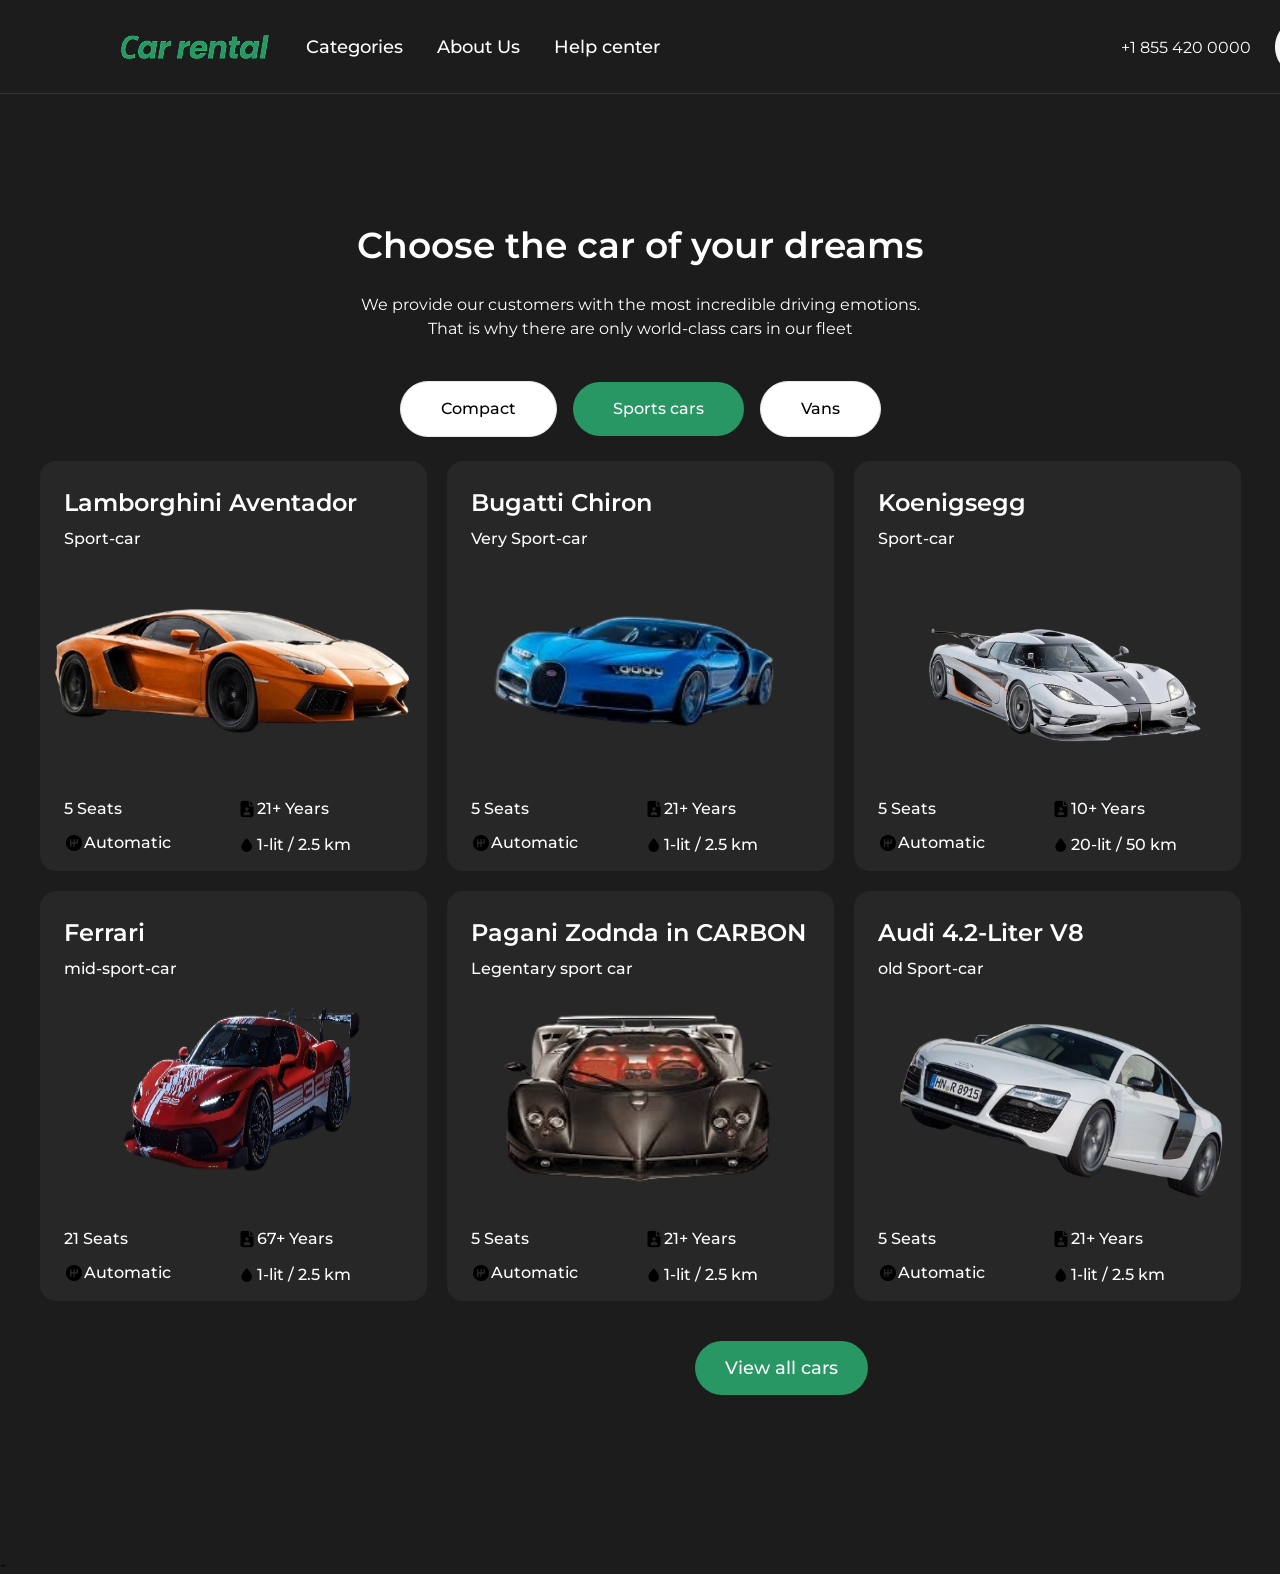
==== black-sport-car.html @ 65cdaf91 "Initial commit" ====
<!DOCTYPE html>
<html lang="en">

    <head>
        <meta charset="UTF-8">
        <meta name="viewport" content="width=device-width, initial-scale=1.0">
    <link rel="preconnect" href="https://fonts.googleapis.com">
    <link rel="preconnect" href="https://fonts.gstatic.com" crossorigin>
    <link href="https://fonts.googleapis.com/css2?family=Montserrat:ital,wght@0,100..900;1,100..900&display=swap" rel="stylesheet">
    <link rel="stylesheet" href="https://cdn.jsdelivr.net/npm/swiper@12swiper-bundle.min.css" />
    <title>Car</title>
    <link rel="stylesheet" href="./black.css">
</head>
<body>
    <header class="site-header">
        <div class="container">
    
            <div class="hearder-wrappar">
                
                <a class="site-logo" href="#">
                    <img  src="./img/sitelogo.png" alt="">
                </a>
                
    
                <nav class="navbar">
    
                    <ul class="navbar-list">
    
                        <li class="navbar-item">
                            <a class="navbar-link" href="#">
                                <h3 class="navbar-link-text">
                                    Categories
                                </h3>
                            </a>
                        </li>
                        
                        <li class="navbar-item">
                            <a class="navbar-link" href="#">
                                <h3 class="navbar-link-text">
                                    About Us
                                </h3>
                            </a>
                        </li>
    
                        <li class="navbar-item">
                            <a class="navbar-link" href="#">
                                <h3 class="navbar-link-text">
                                    Help center
                                </h3>
                            </a>
                                    
                        </li>
    
                    </ul>
    
                    <div class="right-header">
                        
                        <p class="right-header-p">
                            +1 855 420 0000
                        </p>
    
                        <a class="right-link" href="./index.html">
                            <img src="./img/Dark mode.png" alt="">
                        </a>
                        
    
                        <a class="right-link-img" href="#">
                            Login 
                            <img src="./img/Login.png" alt="">
                        </a>
    
                    </div>
    
                </nav>
    
            </div>
    
    
        </div>
    </header>

</body>

    
    
    
    <main class="site-main"> 
        <section class="section-two">
    
            <div class="top">
                <h2 class="top-title">
                    Choose the car of your dreams
                </h2>
    
                <p class="top-desc">
                    We provide our customers with the most incredible driving emotions. <br> That is why there are only world-class cars in our fleet
                </p>
            </div>
    
            
            <div class="class-car">
                <a class="class-links" href="/index.html">
                    Compact
                </a>
    
                <a class="class-link" href="/sport.html">
                    Sports cars
                </a>
                
                <a class="class-links" href="/vnedarognik.html">
                    Vans 
                </a>
            </div>
    
            <ul class="list">
                <!-- 1 -->
                <li class="list-item">
                    <h3 class="car-name">
                        Lamborghini Aventador
                    </h3>
                    <p class="car-info">
                        Sport-car
                    </p>
    
                    <img width="386px" height="220px" src="./img-cars/lomba.png" alt="">
    
                    <div class="car-all-info">
                        <div class="car-top">
    
                            <p class="car-users">
                                <img src="./img/Icon.png" alt="">
                                5 Seats
                            </p>
    
                            <p class="automat">
                                <img src="./img/gear 1.png" alt="">
                                Automatic
                            </p>
    
                        </div>
    
                        <div class="car-bottom">
    
                            <p class="car-user-old">
                                <img src="./img/old.png" alt="">
                                21+ Years
                            </p>
    
                            <p class="car-fuel">
                                <img src="./img/fuel.png" alt="">
                                1-lit / 2.5 km
                            </p>
                        </div>
                    </div>
                </li>
                <!-- 2 -->
                <li class="list-item">
                    <h3 class="car-name">
                        Bugatti Chiron
                    </h3>
                    <p class="car-info">
                        Very Sport-car
                    </p>
    
                    <img width="386px" height="220px" src="./img-cars/bugatata.png" alt="">
    
                    <div class="car-all-info">
                        <div class="car-top">
    
                            <p class="car-users">
                                <img src="./img/Icon.png" alt="">
                                5 Seats
                            </p>
    
                            <p class="automat">
                                <img src="./img/gear 1.png" alt="">
                                Automatic
                            </p>
    
                        </div>
    
                        <div class="car-bottom">
    
                            <p class="car-user-old">
                                <img src="./img/old.png" alt="">
                                21+ Years
                            </p>
    
                            <p class="car-fuel">
                                <img src="./img/fuel.png" alt="">
                                1-lit / 2.5 km
                            </p>
                        </div>
                    </div>
                </li>
    
                <!-- 3 -->
    
                <li class="list-item">
                    <h3 class="car-name">
                        Koenigsegg
                    </h3>
                    <p class="car-info">
                        Sport-car
                    </p>
    
                    <img width="386px" height="220px" src="./img-cars/Koenigsegg.png" alt="">
                    
                    <div class="car-all-info">
                        <div class="car-top">
    
                            <p class="car-users">
                                <img src="./img/Icon.png" alt="">
                                5 Seats
                            </p>
    
                            <p class="automat">
                                <img src="./img/gear 1.png" alt="">
                                Automatic
                            </p>
    
                        </div>
    
                        <div class="car-bottom">
    
                            <p class="car-user-old">
                                <img src="./img/old.png" alt="">
                                10+ Years
                            </p>
    
                            <p class="car-fuel">
                                <img src="./img/fuel.png" alt="">
                                20-lit / 50 km
                            </p>
                        </div>
                    </div>
                </li>
                <!-- 4 -->
                <li class="list-item">
                    <h3 class="car-name">
                        Ferrari 
                    </h3>
                    <p class="car-info">
                        mid-sport-car
                    </p>
    
                    <img width="386px" height="220px" src="./img-cars/Ferrari .png" alt="">
    
                    <div class="car-all-info">
                        <div class="car-top">
    
                            <p class="car-users">
                                <img src="./img/Icon.png" alt="">
                                21 Seats
                            </p>
    
                            <p class="automat">
                                <img src="./img/gear 1.png" alt="">
                                Automatic
                            </p>
    
                        </div>
    
                        <div class="car-bottom">
    
                            <p class="car-user-old">
                                <img src="./img/old.png" alt="">
                                67+ Years
                            </p>
    
                            <p class="car-fuel">
                                <img src="./img/fuel.png" alt="">
                                1-lit / 2.5 km
                            </p>
                        </div>
                    </div>
                </li>
    
                <!-- 5 -->
                <li class="list-item">
                    <h3 class="car-name">
                        Pagani Zodnda in CARBON
                    </h3>
                    <p class="car-info">
                        Legentary sport car
                    </p>
                    
                    <img width="386px" height="220px" src="./img-cars/carbon.png" alt="">
                    
                    <div class="car-all-info">
                        <div class="car-top">
    
                            <p class="car-users">
                                <img src="./img/Icon.png" alt="">
                                5 Seats
                            </p>
    
                            <p class="automat">
                                <img src="./img/gear 1.png" alt="">
                                Automatic
                            </p>
    
                        </div>
    
                        <div class="car-bottom">
    
                            <p class="car-user-old">
                                <img src="./img/old.png" alt="">
                                21+ Years
                            </p>
    
                            <p class="car-fuel">
                                <img src="./img/fuel.png" alt="">
                                1-lit / 2.5 km
                            </p>
                        </div>
                    </div>
                </li>
                <!-- 6 -->
                <li class="list-item">
                    <h3 class="car-name">
                        Audi 4.2-Liter V8
                    </h3>
                    <p class="car-info">
                        old Sport-car 
                    </p>
                    
                    <img width="386px" height="220px" src="./img-cars/v.png" alt="">
                    
                    <div class="car-all-info">
                        <div class="car-top">
    
                            <p class="car-users">
                                <img src="./img/Icon.png" alt="">
                                5 Seats
                            </p>
                            
                            <p class="automat">
                                <img src="./img/gear 1.png" alt="">
                                Automatic
                            </p>
    
                        </div>
    
                        <div class="car-bottom">
    
                            <p class="car-user-old">
                                <img src="./img/old.png" alt="">
                                21+ Years
                            </p>
                            
                            <p class="car-fuel">
                                <img src="./img/fuel.png" alt="">
                                1-lit / 2.5 km
                            </p>
                        </div>
                    </div>
                </li>
                
            </ul>
    
            <a class="see-card" href="#">
                View all cars
            </a>
    
        </section>
    </main>      
</html>-
---- black.css ----
* {
    box-sizing: border-box;
}

body {
    margin: 0;
    font-family: "Montserrat", sans-serif;
    background-color: #1C1C1C;
}

img {
    display: block;
}

a {
    text-decoration-line: none;
    display: inline-block;
}

ul {
    list-style-type: none;
    padding-left: 0;
    margin-block: 0;
}

.container {
    width: 1240px;
    margin-inline: auto;
    padding-inline: 20px;
}

/* top */




.hearder-wrappar {
    display: flex;
    align-items: center;
    padding-block: 18px;
    gap: 36px;
}

.navbar {
display: flex;
align-items: center;
gap: 369px;
}

.navbar-list {
    display: flex;
    align-items: center;
    width: 446px;
    gap: 34px;
}


.navbar-link-text {
    font-weight: 500;
    font-style: Medium;
    font-size: 18px;
    line-height: 100%;
    letter-spacing: 0%;
    text-align: center;
    color:#FFFFFF;
}

.right-header {
display: flex;
align-items: center;
width: max-content;
column-gap: 24px;
}

.right-header-p {
display: flex;
align-items: center;
color:#FFFFFF;
}

.right-link-img {
    width: 142px;
    border-radius: 100px;
    gap: 8px;
    padding: 18px 30px 18px 30px;
    background-color: #299764;
    display: flex;
    align-items: center;
    font-weight: 500;
    font-style: Medium;
    font-size: 18px;
    line-height: 100%;
    letter-spacing: 0%;
    color: #ffffff;
}

.site-header {
width: 1440px;
height: 94px;
border-bottom: 1.5px solid #333333;
background-color: #1C1C1C;
border-bottom-width: 1.5px;

}


/* top---end */



/* main */
/* section 1 */


.hero-bg {
    width: 416px;

}

.hero-bg-title {
    font-weight: 600;
    font-size: 36px;
    line-height: 100%;
    letter-spacing: 0%;
    text-align: center;
    color: #ffffff;    
}

.hero-bg-desc {
    font-weight: 400;
    font-size: 16px;
    line-height: 100%;
    letter-spacing: 0%;
    text-align: center;
    color: #FFFFFF;
}









/* section1 end */


.section-two {
    padding-bottom: 160px;
}


.list {
display: flex;
flex-wrap: wrap;
justify-content: center;
column-gap: 20px;
row-gap: 20px;
}

.list-item {
    width: 387px;
    border-radius: 16px;
    background-color:#272727;
}

.list-item:hover {
    background-color: #299764;
    transition: 0.52s;
}


.top {
    width: max-content;
    margin-inline: auto;
    margin-block: 133px 40px;
}

.top-title {
    font-weight: 600;
    font-size: 36px;
    line-height: 100%;
    letter-spacing: 0%;
    text-align: center;
    color:#FFFFFF;
}

.top-desc {
    font-weight: 400;
    font-size: 16px;
    line-height: 24px;
    letter-spacing: 0%;
    text-align: center;
    color:#FFFFFF;
}


.class-car {
display: flex;
align-items: center;
column-gap: 16px;
width: max-content;
margin-inline: auto;
margin-bottom: 24px;
}

.class-link {
    width: 155px;
    width: max-content;
    border-radius: 100px;
    padding: 19px 40px 19px 40px;
    background-color: #299764;
    color: #FFFFFF;
    font-weight: 500;
    font-style: Medium;
    font-size: 16px;
    line-height: 100%;
    letter-spacing: 0%;
    text-align: center;
}

.class-links {
    width: 155px;
    width: max-content;
    border-radius: 100px;
    padding: 19px 40px 19px 40px;
    background-color: #FFFFFF;
    border: 1.5px solid #E5E7EA;
    color: #000000;
    font-weight: 500;
    font-style: Medium;
    font-size: 16px;
    line-height: 100%;
    letter-spacing: 0%;
    text-align: center;

}

.car-name {
    font-weight: 600;
    font-size: 24px;
    line-height: 100%;
    letter-spacing: 0%;
    padding-inline: 24px;
    padding-top: 30px;
    margin: 0;
    color:#FFFFFF;
}

.car-info {
    font-weight: 500;
    font-style: Medium;
    font-size: 16px;
    line-height: 100%;
    letter-spacing: 0%;
    padding-inline: 24px; 
    color:#FFFFFF; 
}


.car-all-info {
    display: flex;
    align-items: center;
    padding-inline:24px 89px ;   
    width: max-content; 
}

.car-top {
display: j;
}

.car-bottom {
    padding-inline: 66px;

}

.car-fuel {
    font-weight: 500;
    font-size: 16px;
    line-height: 100%;
    letter-spacing: 0%;
    color:#FFFFFF;
    display: flex;
    align-items: center;
}

.car-user-old   {
    font-weight: 500;
    font-size: 16px;
    line-height: 100%;
    letter-spacing: 0%;
    color:#FFFFFF;
    display: flex;
    align-items: center;

}

.automat {
    font-weight: 500;
    font-size: 16px;
    line-height: 100%;
    letter-spacing: 0%;
    color:#FFFFFF;
    display: flex;
    align-items: center;
}

.car-users {
    font-weight: 500;
    font-size: 16px;
    line-height: 100%;
    letter-spacing: 0%;
    color:#FFFFFF;
    display: flex;
    align-items: center;

}

.see-card {
    width: 173px;
    font-weight: 500;
    font-style: Medium;
    font-size: 18px;
    line-height: 100%;
    letter-spacing: 0%;
    border-radius: 100px;
    padding: 18px 30px 18px 30px;
    background-color: #299764;
    margin-top: 40px;
    color: #FFFFFF;
    margin-inline: 695px;
}













/* третий секшен */

.three-section {
    background-color: #F5F5F5;
    width: 1440px;
    height: 679px;
}

.hero {
    width: 1200px;
    border-radius: 20px;
    background-color: #fff;
    display: flex;
    align-items: center;
    padding: 100px 120px 100px 120px;
}

.google {
    display: flex;
    align-items: center;
    color: #4285F4;
    gap: 8px;
}

.google-part {
    width: 330px;
    height: 339px;
    background-color: #FFFFFF;
    padding: 0px 70px 70px 70px;
    margin: 0;
}

.one-part-bottom {
white-space: f;
}

.google-comunity {
    font-weight: 500;
    font-style: Medium;
    font-size: 38px;
    line-height: 50px;
    letter-spacing: 0%;
    color: #000000;
}

.linear {
text-align: q;
}

.linear-bottom {
    font-weight: 500;
    font-style: Medium;
    font-size: 14px;
    line-height: 100%;
    letter-spacing: 0%;
    color: #555555;
}

.part-two {
    width: 730px;
    background-color: #299764;

}


/*
 gpt
 */

 .reviews-section {
background: #272727;
padding: 80px 0;
}

.reviews-container {
  width: 85%;
  margin: auto;
  display: flex;
  align-items: center;
  justify-content: space-between;
  gap: 50px;
}

/* LEFT */
.reviews-left {
  width: 35%;
}

.reviews-left h2 {
  font-size: 36px;
  margin-bottom: 15px;
}

.reviews-left p {
  color: #FFFFFF;
  margin-bottom: 25px;
}

.write-review {
  padding: 12px 26px;
  border-radius: 25px;
  border: 1px solid #2fa36b;
  background: transparent;
  color: #2fa36b;
  cursor: pointer;
  transition: 0.3s;
}


.hhh
 {
    color: #FFFFFF;
 }

.write-review:hover {
  background: #2fa36b;
  color: white;
}

/* RIGHT */
.reviews-right {
  width: 55%;
}



.reviews-panel {
  background: #1f8f5f;
  padding: 25px;
  border-radius: 16px;
  display: flex;
  gap: 20px;
}

/* CARD */
.review-card {
  background-color: #1C1C1C;
  border-radius: 12px;
  padding: 18px;
  width: 420px;
  box-shadow: 0 4px 10px rgba(0,0,0,0.1);
}

.review-header {
  display: flex;
  align-items: center;
  gap: 12px;
  margin-bottom: 10px;
}

.review-header h4 {
  margin: 0;
  font-size: 15px;
  color: #FFFFFF;
}

.review-header span {
  font-size: 12px;
  color: #FFFFFF;
}

.avatar {
  width: 45px;
  height: 45px;
  border-radius: 50%;
}

.review-card p {
  font-size: 14px;
  color: #FFFFFF;
  margin: 10px 0;
}

.stars {
  color: #1f8f5f;
  font-size: 30px;
}






/* енд */

.car-marks-info {
    font-weight: 500;
    font-style: Medium;
    font-size: 24px;
    line-height: 100%;
    letter-spacing: 0%;
    text-align: center;
    color:#FFFFFF;
}

.mark-list {
display: flex;
align-items: center;
column-gap: 66px;
padding-block: 12px 160px;
}




.servise {
    text-align: center;
    color: #FFFFFF;
}

.servise-desc {
    text-align: center;
    color: #FFFFFF;
}

.servise-masters {
    display: flex;
    flex-wrap: wrap;
    justify-content: center;
    justify-content: space-between;
    column-gap: 20px;
    row-gap: 20px;
    padding-bottom: 160px;
}

.infocar {
    width: 590px;
    border-radius: 20px;
    background-color: #272727;
    position: relative;
}

.infocar:hover {
    background-color: #299764;
}



.infocar-name {
    font-weight: 500;
    font-style: Medium;
    font-size: 32px;
    line-height: 100%;
    letter-spacing: 0%;
    color: #FFFFFF;
    /* padding-top: 40px; */
    padding-left: 32px;
}

.infocar-desc {
    font-weight: 400;
    font-size: 16px;
    line-height: 24px;
    letter-spacing: 0%;
    color:#FFFFFF;
    padding-left: 32px;
}

.infocar-img {
    position: absolute;
    top: 40px;
    right: 40px;
}



/* 
.real-master {

} */

.master-wrappar {
    padding-top: 40px;
    padding-left: 32px;
    margin: 0;
    display: flex;
    flex-wrap: wrap;
    border: 1.5px solid #333333;
    border-radius: 20px;

}

.master-wrappar-title {
    font-weight: 600;
    font-size: 36px;
    line-height: 100%;
    letter-spacing: 0%;
    color: #FFFFFF;
}

.master-wrappar-deck {
    font-weight: 400;
    font-size: 16px;
    line-height: 24px;
    letter-spacing: 0%;
    color:#FFFFFF;
}

.real-master-bottom {
    padding-bottom: 32px;
    padding-left: 32px;
    display: flex;
    align-items: center;
    column-gap: 10px;
    padding-top: 94px;
}



/* nayn */

.master-bottom-item-imgg {
    display: block;
    padding-left: 150px;
    padding-top: 40px;
}

.master-bottom-item-descc {
    font-weight: 500;
    font-style: Medium;
    font-size: 16px;
    line-height: 22px;
    letter-spacing: 0%;
    vertical-align: bottom;
    color: #FFFFFF;
    padding-bottom: 4px;
}

/* nayn/ */

.master-bottom-item {
    width: 200px;
    border-radius: 16px;
    background-color: #272727;
    padding: 0px 15px 0px 15px;
}

.master-bottom-item-img {
display: block;
padding-left: 150px;
padding-top: 20px;
}

.master-bottom-item-desc {
    font-weight: 500;
    font-style: Medium;
    font-size: 16px;
    line-height: 22px;
    letter-spacing: 0%;
    vertical-align: bottom;
    color: #FFFFFF;
}

.master-wrappar {
    display: flex;
    align-items: center;
    
}

.mexanik {
    position: absolute;
    right: 144px;
}






.placebnt {
    position: absolute;
    top: 563px;
    left: 450px;
}

input::placeholder {
    font-weight: 500;
    font-style: Medium;
    font-size: 18px;
    line-height: 100%;
    letter-spacing: 0%;
    color: #FFFFFF;
    padding: 22px 0px 22px 30px;


}

.rad {
    border-radius: 20px;
}

button {
    position: absolute;
    background: none;
    border: none;
    left: 528px;
    top: 2px;
}

input {
    box-shadow: 0px 4px 10px 0px #00000026;
    width: 600px;
    height: 66px;
    border-radius: 100px;
    border: none;
    
}


/* main end */




/* foooter */

.site-footer {
border-top: 1.5px solid #E5E7EA;
}

.footer-top {
display: flex;
align-items: center;
gap: 65px;
}

/* .footer-top-left {

} */

.footer-desc {
    font-weight: 400;

    font-size: 12px;

    line-height: 20px;

    letter-spacing: 0%;

    color: #555555;
}

.footer-top-right {
    display: flex;
    align-items: center;
    column-gap: 115px;
}

.footer-top-right-box {
    width: 79px;
    height: 140px;
}

.top-right-titles {
    font-weight: 500;
    font-style: Medium;
    font-size: 16px;
    line-height: 100%;
    letter-spacing: 0%;
    color: #000000;
}

.top-right-links {
    width:max-content;
}

.right-links {
    padding-top: 12px;
    font-weight: 500;
    font-style: Medium;
    font-size: 14px;
    line-height: 100%;
    letter-spacing: 0%;
    color: #555555;
    display: block;
}

.footer-bottom {
    display: flex;
    align-items: center;
    justify-content: space-between;
    padding-bottom: 167px;
}

.footer-bottom-left-text {
    font-weight: 500;
    font-style: Medium;
    font-size: 16px;
    line-height: 24px;
    letter-spacing: 0%;
    color: #000000;
}

.socil {
    display: flex;
    align-items: center;
    column-gap:52px;
    padding-right: 213px;
}

/* .social-box {

} */

.stert {
    position: absolute;
    right: 40px;
    top: 4300px;
}

.social-box-title {
    font-weight: 500;
    font-style: Medium;
    font-size: 16px;
    line-height: 100%;
    letter-spacing: 0%;
    color: #000000;
}

/* .social-box-links {

} */

.social-box-link {
    font-weight: 500;
    font-style: Medium;
    font-size: 14px;
    line-height: 100%;
    letter-spacing: 0%;
    color: #555555;
    display: block;
    padding-top: 13px;
}

.socials {
    display: flex;
    align-items: center;
    column-gap: 15px;
    padding-top: 22px;
}

/* .real-social {

} */

.real-social-ttile {
    font-weight: 500;
    font-style: Medium;
    font-size: 16px;
    line-height: 100%;
    letter-spacing: 0%;
    color: #000000;
}

.futer {
    margin-left: 335px;
    padding-block: 40px;
    width: 895px;
}


/* .stert {
Property 1="Default";

animation-timing-function: ease-out;
animation-duration: 500ms;

} */




/* the e........ND */
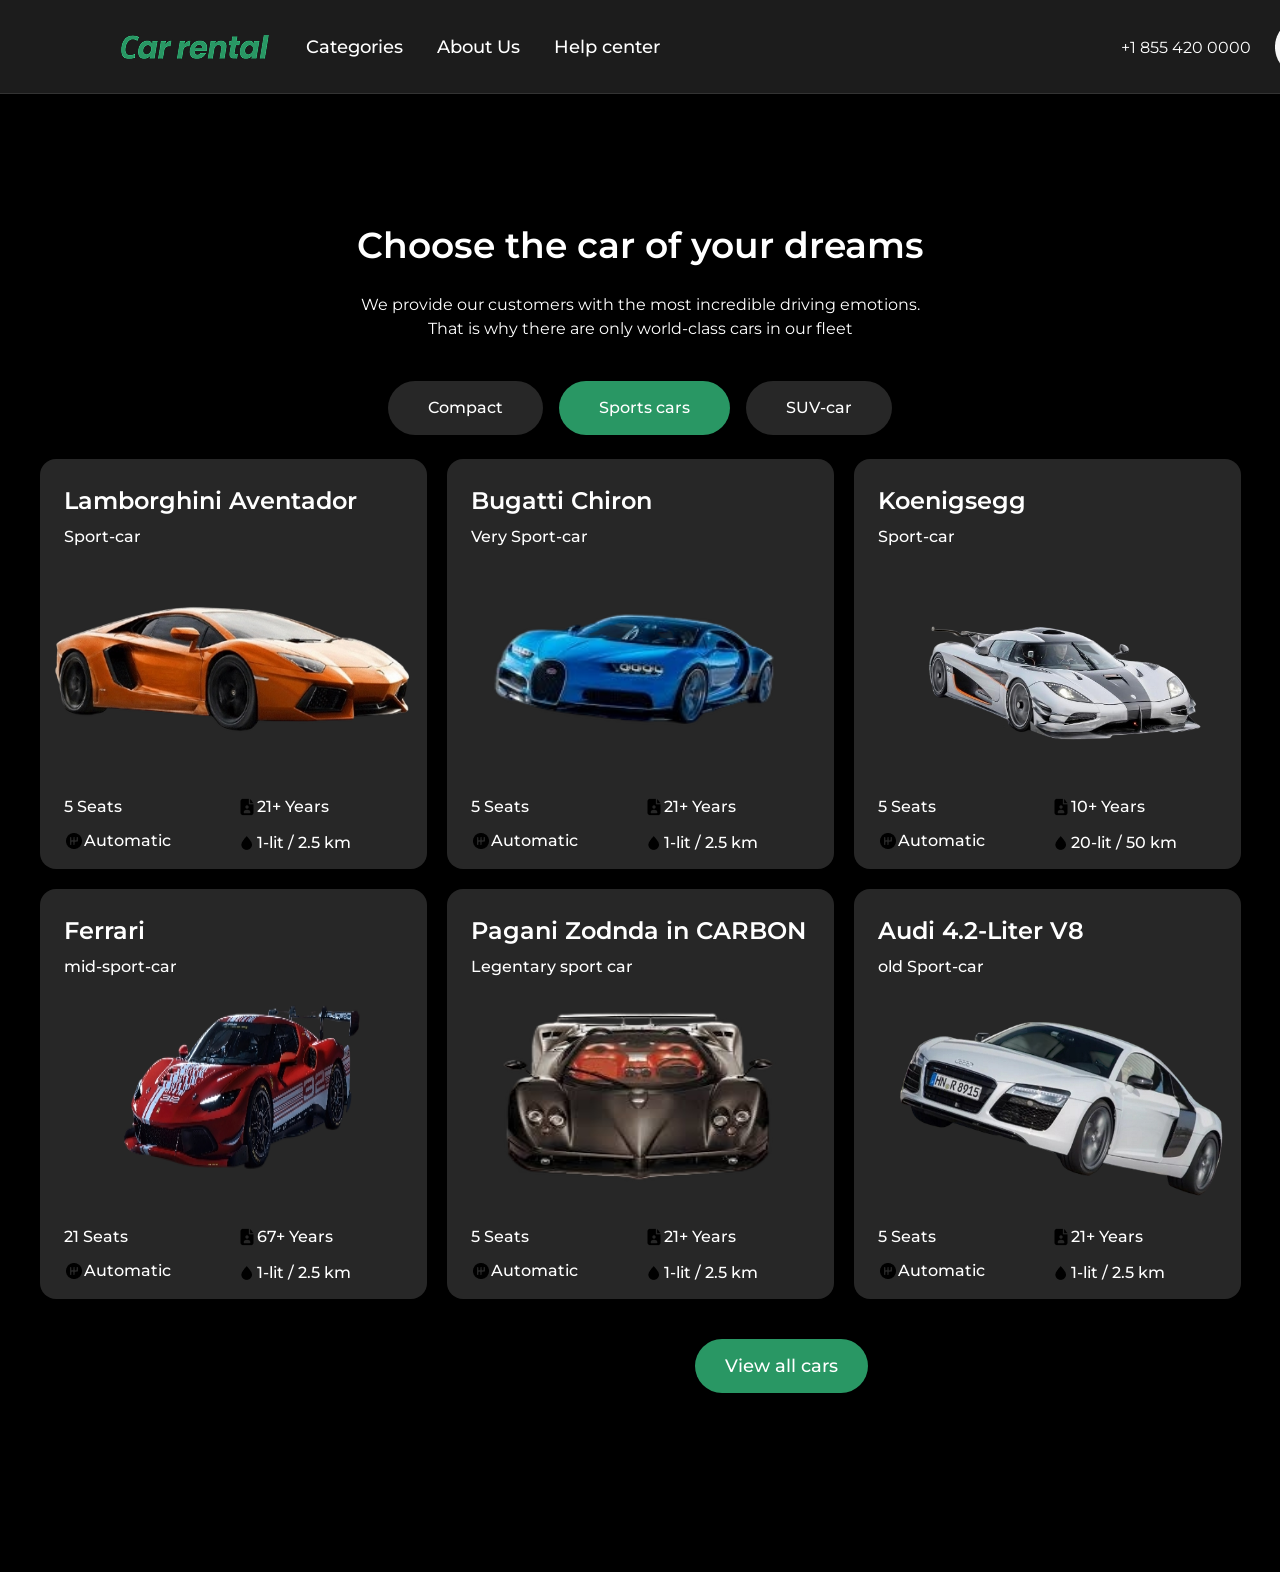
==== commit a9187d45: "ddd" ====
--- a/black-sport-car.html
+++ b/black-sport-car.html
@@ -59,7 +59,7 @@
                             +1 855 420 0000
                         </p>
     
-                        <a class="right-link" href="./index.html">
+                        <a class="right-link" href="./sport.html">
                             <img src="./img/Dark mode.png" alt="">
                         </a>
                         
@@ -108,7 +108,7 @@
                 </a>
                 
                 <a class="class-links" href="/vnedarognik.html">
-                    Vans 
+                    SUV-car
                 </a>
             </div>
     
--- a/black.css
+++ b/black.css
@@ -5,7 +5,7 @@
 body {
     margin: 0;
     font-family: "Montserrat", sans-serif;
-    background-color: #1C1C1C;
+    background-color: #000000;
 }
 
 img {
@@ -225,9 +225,8 @@
     width: max-content;
     border-radius: 100px;
     padding: 19px 40px 19px 40px;
-    background-color: #FFFFFF;
-    border: 1.5px solid #E5E7EA;
-    color: #000000;
+    background-color: #272727;
+    color: #ffffff;
     font-weight: 500;
     font-style: Medium;
     font-size: 16px;
@@ -651,8 +650,6 @@
     padding-top: 94px;
 }
 
-
-
 /* nayn */
 
 .master-bottom-item-imgg {
@@ -679,6 +676,11 @@
     border-radius: 16px;
     background-color: #272727;
     padding: 0px 15px 0px 15px;
+}
+
+.master-bottom-item:hover {
+    background-color: #299764;
+    transition: 0.67s;
 }
 
 .master-bottom-item-img {
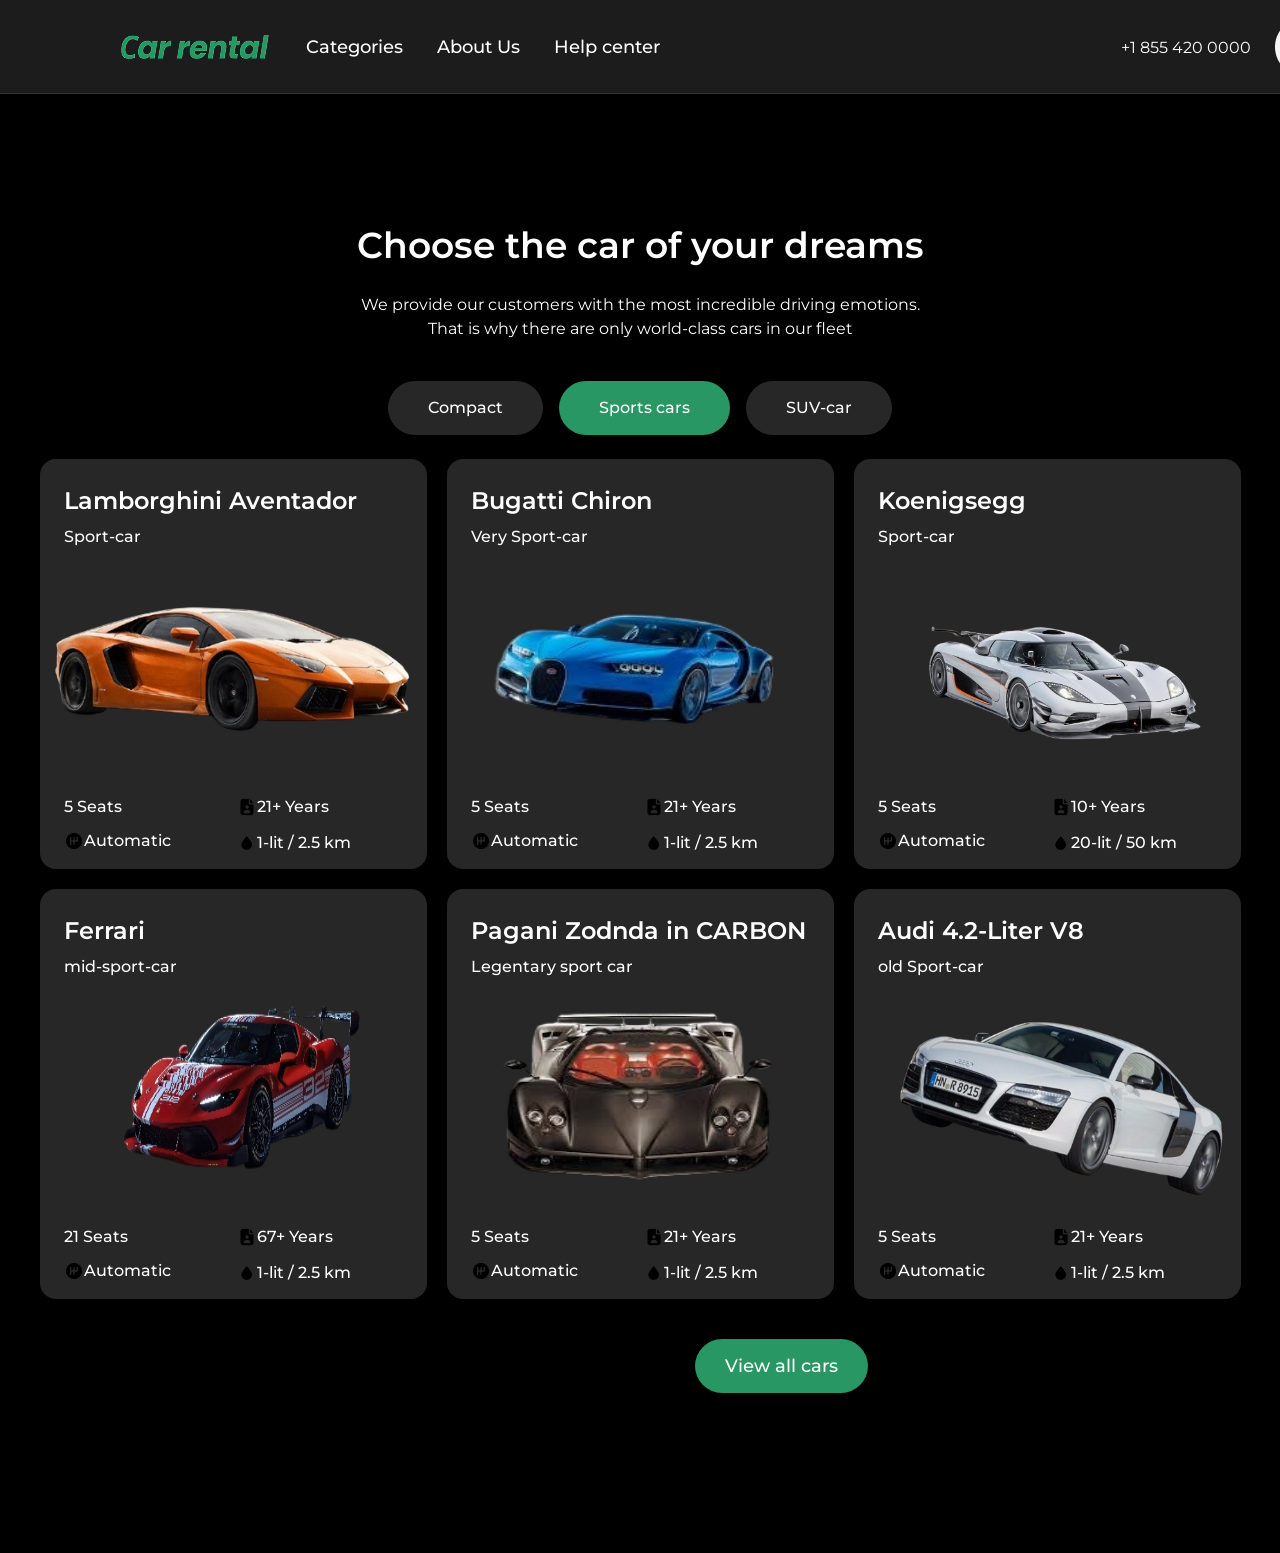
==== commit dd618a12: "ff" ====
--- a/black-sport-car.html
+++ b/black-sport-car.html
@@ -8,6 +8,7 @@
     <link rel="preconnect" href="https://fonts.gstatic.com" crossorigin>
     <link href="https://fonts.googleapis.com/css2?family=Montserrat:ital,wght@0,100..900;1,100..900&display=swap" rel="stylesheet">
     <link rel="stylesheet" href="https://cdn.jsdelivr.net/npm/swiper@12swiper-bundle.min.css" />
+    <link href="https://unpkg.com/aos@2.3.1/dist/aos.css" rel="stylesheet">
     <title>Car</title>
     <link rel="stylesheet" href="./black.css">
 </head>
@@ -79,7 +80,7 @@
         </div>
     </header>
 
-</body>
+
 
     
     
@@ -364,5 +365,11 @@
             </a>
     
         </section>
-    </main>      
-</html>-
+
+    </main>
+    <script src="https://unpkg.com/aos@2.3.1/dist/aos.js"></script>
+<script>
+  AOS.init();
+</script>   
+</body>  
+</html>
